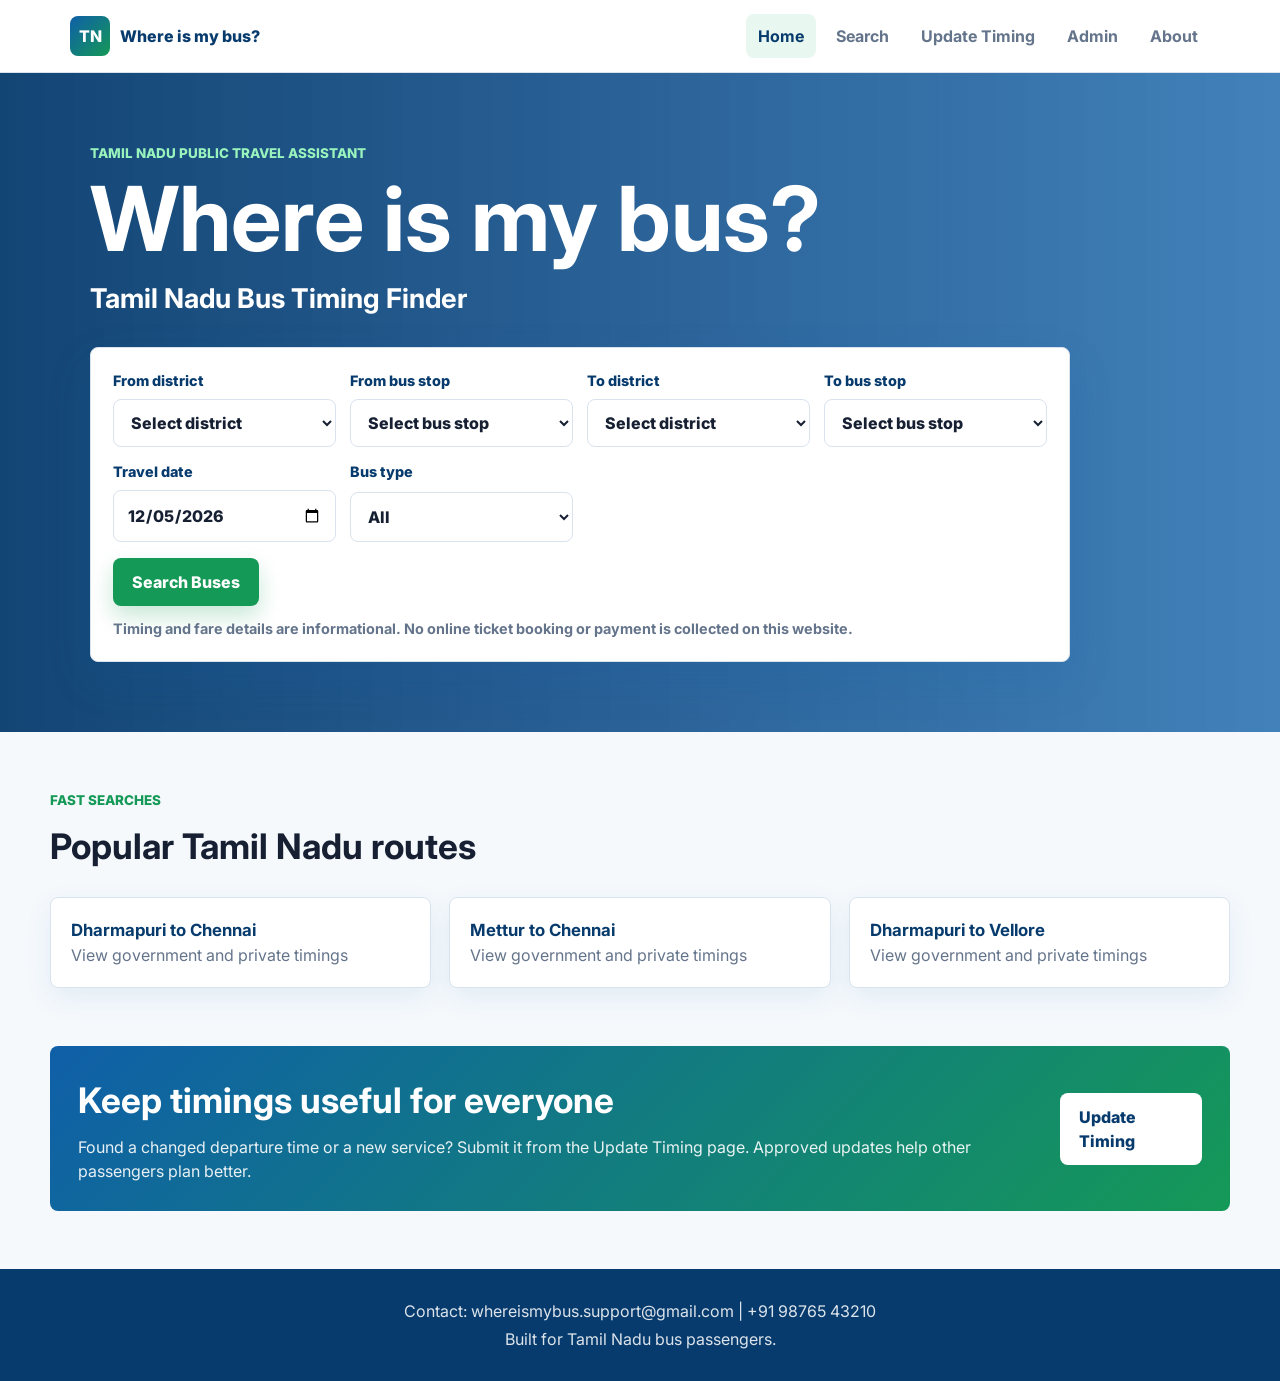
==== index.html @ ba04123b "Initial website" ====
<!DOCTYPE html>
<html lang="en">
<head>
  <meta charset="UTF-8">
  <meta name="viewport" content="width=device-width, initial-scale=1.0">
  <meta name="description" content="Search Tamil Nadu bus timings by district, bus stop, date, and bus type. Community updated timing information for public travel.">
  <title>Where is my bus? | Tamil Nadu Bus Timing Finder</title>
  <link rel="preconnect" href="https://fonts.googleapis.com">
  <link rel="preconnect" href="https://fonts.gstatic.com" crossorigin>
  <link href="https://fonts.googleapis.com/css2?family=Inter:wght@400;500;600;700;800&display=swap" rel="stylesheet">
  <link rel="stylesheet" href="style.css">
</head>
<body>
  <header class="site-header">
    <nav class="navbar">
      <a class="brand" href="index.html">
        <span class="brand-mark">TN</span>
        <span>Where is my bus?</span>
      </a>
      <button class="nav-toggle" type="button" aria-label="Open navigation" aria-expanded="false">☰</button>
      <div class="nav-links">
        <a class="active" href="index.html">Home</a>
        <a href="search.html">Search</a>
        <a href="update.html">Update Timing</a>
        <a href="admin.html">Admin</a>
        <a href="about.html">About</a>
      </div>
    </nav>
  </header>

  <main>
    <section class="hero">
      <div class="hero-content">
        <p class="eyebrow">Tamil Nadu public travel assistant</p>
        <h1>Where is my bus?</h1>
        <p class="hero-subtitle">Tamil Nadu Bus Timing Finder</p>
        <form class="search-panel" data-search-form>
          <div class="form-grid">
            <label>
              <span>From district</span>
              <select name="fromDistrict" data-district-select data-target="from" required>
                <option value="">Select district</option>
              </select>
            </label>
            <label>
              <span>From bus stop</span>
              <select name="from" data-stop-select required>
                <option value="">Select bus stop</option>
              </select>
            </label>
            <label>
              <span>To district</span>
              <select name="toDistrict" data-district-select data-target="to" required>
                <option value="">Select district</option>
              </select>
            </label>
            <label>
              <span>To bus stop</span>
              <select name="to" data-stop-select required>
                <option value="">Select bus stop</option>
              </select>
            </label>
            <label>
              <span>Travel date</span>
              <input type="date" name="date" required>
            </label>
            <label>
              <span>Bus type</span>
              <select name="type">
                <option value="All">All</option>
                <option value="Government">Government</option>
                <option value="Private">Private</option>
              </select>
            </label>
          </div>
          <button class="btn primary" type="submit">Search Buses</button>
          <p class="public-note">Timing and fare details are informational. No online ticket booking or payment is collected on this website.</p>
        </form>
      </div>
    </section>

    <section class="section">
      <div class="section-heading">
        <p class="eyebrow">Fast searches</p>
        <h2>Popular Tamil Nadu routes</h2>
      </div>
      <div class="route-grid" id="popularRoutes"></div>
    </section>

    <section class="info-band">
      <div>
        <h2>Keep timings useful for everyone</h2>
        <p>Found a changed departure time or a new service? Submit it from the Update Timing page. Approved updates help other passengers plan better.</p>
      </div>
      <a class="btn light" href="update.html">Update Timing</a>
    </section>
  </main>

  <datalist id="placeList"></datalist>

  <footer class="footer">
    <p>Contact: whereismybus.support@gmail.com | +91 98765 43210</p>
    <p>Built for Tamil Nadu bus passengers.</p>
  </footer>

  <script src="script.js"></script>
</body>
</html>
---- style.css ----
:root {
  --blue: #0f5fa8;
  --blue-dark: #073b6d;
  --green: #159957;
  --green-soft: #e8f7ef;
  --white: #ffffff;
  --ink: #172033;
  --muted: #64748b;
  --line: #d9e3ee;
  --surface: #f5f9fc;
  --shadow: 0 18px 45px rgba(15, 95, 168, 0.14);
  --radius: 8px;
}

* {
  box-sizing: border-box;
}

body {
  margin: 0;
  font-family: "Inter", Arial, sans-serif;
  color: var(--ink);
  background: var(--surface);
  line-height: 1.5;
}

a {
  color: inherit;
  text-decoration: none;
}

button,
input,
select,
textarea {
  font: inherit;
}

.site-header {
  position: sticky;
  top: 0;
  z-index: 20;
  background: rgba(255, 255, 255, 0.96);
  border-bottom: 1px solid var(--line);
  backdrop-filter: blur(12px);
}

.navbar {
  max-width: 1180px;
  margin: 0 auto;
  padding: 14px 20px;
  display: flex;
  align-items: center;
  justify-content: space-between;
  gap: 20px;
}

.brand {
  display: flex;
  align-items: center;
  gap: 10px;
  font-weight: 800;
  color: var(--blue-dark);
}

.brand-mark {
  display: grid;
  place-items: center;
  width: 40px;
  height: 40px;
  border-radius: var(--radius);
  color: var(--white);
  background: linear-gradient(135deg, var(--blue), var(--green));
  letter-spacing: 0;
}

.nav-toggle {
  display: none;
  border: 0;
  background: var(--green-soft);
  color: var(--blue-dark);
  width: 42px;
  height: 42px;
  border-radius: var(--radius);
  cursor: pointer;
}

.nav-links {
  display: flex;
  align-items: center;
  gap: 8px;
}

.nav-links a {
  color: var(--muted);
  font-weight: 700;
  padding: 10px 12px;
  border-radius: var(--radius);
}

.nav-links a:hover,
.nav-links a.active {
  color: var(--blue-dark);
  background: var(--green-soft);
}

.hero {
  min-height: 640px;
  display: flex;
  align-items: center;
  padding: 70px 20px;
  background:
    linear-gradient(90deg, rgba(7, 59, 109, 0.95), rgba(15, 95, 168, 0.78)),
    url("https://images.unsplash.com/photo-1570125909232-eb263c188f7e?auto=format&fit=crop&w=1800&q=80") center/cover;
}

.hero-content {
  width: min(1100px, 100%);
  margin: 0 auto;
  color: var(--white);
}

.eyebrow {
  margin: 0 0 10px;
  color: var(--green);
  font-size: 0.84rem;
  font-weight: 800;
  text-transform: uppercase;
}

.hero .eyebrow {
  color: #98f3bd;
}

h1,
h2,
h3,
p {
  overflow-wrap: anywhere;
}

h1 {
  margin: 0;
  font-size: clamp(2.4rem, 7vw, 5.6rem);
  line-height: 1.02;
  letter-spacing: 0;
}

h2 {
  margin: 0;
  font-size: clamp(1.45rem, 3vw, 2.2rem);
  letter-spacing: 0;
}

h3 {
  margin: 0 0 14px;
}

.hero-subtitle {
  margin: 14px 0 28px;
  font-size: clamp(1.15rem, 3vw, 1.7rem);
  font-weight: 700;
}

.search-panel,
.data-form,
.login-card {
  background: var(--white);
  color: var(--ink);
  border: 1px solid var(--line);
  border-radius: var(--radius);
  box-shadow: var(--shadow);
  padding: 22px;
}

.search-panel {
  max-width: 980px;
}

.search-panel.compact {
  max-width: none;
  margin-bottom: 26px;
}

.form-grid {
  display: grid;
  grid-template-columns: repeat(auto-fit, minmax(180px, 1fr));
  gap: 14px;
  margin-bottom: 16px;
}

.form-grid.two {
  grid-template-columns: repeat(2, minmax(0, 1fr));
}

label {
  display: grid;
  gap: 7px;
  color: var(--blue-dark);
  font-weight: 800;
}

label span {
  font-size: 0.9rem;
}

input,
select,
textarea {
  width: 100%;
  border: 1px solid var(--line);
  border-radius: var(--radius);
  padding: 12px 13px;
  color: var(--ink);
  background: var(--white);
  outline: none;
}

textarea {
  resize: vertical;
}

input:focus,
select:focus,
textarea:focus {
  border-color: var(--green);
  box-shadow: 0 0 0 4px rgba(21, 153, 87, 0.13);
}

.btn {
  display: inline-flex;
  align-items: center;
  justify-content: center;
  min-height: 44px;
  border: 1px solid transparent;
  border-radius: var(--radius);
  padding: 11px 18px;
  font-weight: 800;
  cursor: pointer;
  transition: transform 0.2s ease, box-shadow 0.2s ease, background 0.2s ease;
}

.btn:hover {
  transform: translateY(-1px);
}

.btn.primary {
  color: var(--white);
  background: var(--green);
  box-shadow: 0 10px 22px rgba(21, 153, 87, 0.24);
}

.btn.secondary {
  color: var(--white);
  background: var(--blue);
}

.btn.light {
  color: var(--blue-dark);
  background: var(--white);
}

.btn.ghost {
  color: var(--blue-dark);
  background: var(--white);
  border-color: var(--line);
}

.btn.danger {
  color: var(--white);
  background: #c93232;
}

.section,
.page {
  width: min(1180px, calc(100% - 40px));
  margin: 0 auto;
}

.section {
  padding: 58px 0;
}

.page {
  padding: 46px 0 64px;
  min-height: 68vh;
}

.page.narrow {
  max-width: 860px;
}

.section-heading,
.page-title {
  margin-bottom: 24px;
}

.page-title p {
  color: var(--muted);
  max-width: 720px;
}

.route-grid,
.cards-grid,
.about-grid {
  display: grid;
  grid-template-columns: repeat(3, minmax(0, 1fr));
  gap: 18px;
}

.cards-grid.single {
  grid-template-columns: 1fr;
}

.route-card,
.bus-card,
.about-grid article {
  background: var(--white);
  border: 1px solid var(--line);
  border-radius: var(--radius);
  padding: 20px;
  box-shadow: 0 10px 28px rgba(15, 95, 168, 0.08);
}

.route-card {
  cursor: pointer;
}

.route-card strong {
  display: block;
  color: var(--blue-dark);
  font-size: 1.05rem;
}

.route-card span,
.bus-card p,
.about-grid p,
.info-band p {
  color: var(--muted);
}

.info-band {
  width: min(1180px, calc(100% - 40px));
  margin: 0 auto 58px;
  display: flex;
  align-items: center;
  justify-content: space-between;
  gap: 20px;
  color: var(--white);
  background: linear-gradient(135deg, var(--blue), var(--green));
  border-radius: var(--radius);
  padding: 28px;
}

.info-band h2,
.info-band p {
  margin: 0;
}

.info-band p {
  margin-top: 8px;
  color: rgba(255, 255, 255, 0.9);
}

.results-toolbar {
  display: flex;
  align-items: center;
  justify-content: space-between;
  gap: 16px;
  margin: 26px 0 18px;
}

.results-toolbar h2,
.results-toolbar p {
  margin: 0;
}

.results-toolbar p {
  color: var(--muted);
}

.bus-card {
  display: grid;
  gap: 14px;
}

.bus-top {
  display: flex;
  align-items: flex-start;
  justify-content: space-between;
  gap: 12px;
}

.bus-number {
  color: var(--blue-dark);
  font-size: 1.2rem;
  font-weight: 900;
}

.bus-name {
  margin-top: 3px;
  color: var(--green);
  font-weight: 900;
}

.badge {
  display: inline-flex;
  align-items: center;
  border-radius: 999px;
  padding: 6px 10px;
  color: var(--white);
  background: var(--blue);
  font-size: 0.78rem;
  font-weight: 900;
}

.badge.private {
  background: var(--green);
}

.time-grid {
  display: grid;
  grid-template-columns: repeat(2, minmax(0, 1fr));
  gap: 10px;
}

.details-grid {
  grid-template-columns: repeat(4, minmax(0, 1fr));
}

.time-box {
  background: var(--surface);
  border-radius: var(--radius);
  padding: 12px;
}

.time-box span {
  display: block;
  color: var(--muted);
  font-size: 0.82rem;
  font-weight: 700;
}

.time-box strong {
  display: block;
  color: var(--blue-dark);
  font-size: 1.2rem;
}

.fare-note {
  color: #0f6b3d;
  background: var(--green-soft);
  border: 1px solid #b9e7cc;
  border-radius: var(--radius);
  padding: 10px 12px;
  font-size: 0.9rem;
  font-weight: 800;
}

.meta-row {
  color: var(--muted);
  font-size: 0.9rem;
}

.empty-state {
  grid-column: 1 / -1;
  padding: 26px;
  text-align: center;
  color: var(--muted);
  background: var(--white);
  border: 1px dashed var(--line);
  border-radius: var(--radius);
}

.data-form {
  display: grid;
  gap: 16px;
}

.alert {
  border-radius: var(--radius);
  padding: 14px 16px;
  margin-bottom: 18px;
  font-weight: 800;
}

.alert.success {
  color: #0f6b3d;
  background: var(--green-soft);
  border: 1px solid #b9e7cc;
}

.form-error {
  margin: 0;
  color: #c93232;
  font-weight: 800;
}

.public-note {
  margin: 12px 0 0;
  color: var(--muted);
  font-size: 0.9rem;
  font-weight: 700;
}

.hidden {
  display: none !important;
}

.admin-columns {
  display: grid;
  grid-template-columns: repeat(2, minmax(0, 1fr));
  gap: 22px;
}

.stop-panel {
  margin: 0 0 22px;
  padding: 20px;
  border: 1px solid var(--line);
  border-radius: var(--radius);
  background: var(--white);
  box-shadow: 0 10px 28px rgba(15, 95, 168, 0.08);
}

.stop-panel h2,
.stop-panel p {
  margin: 0 0 12px;
}

.stop-panel p {
  color: var(--muted);
}

.stop-admin-panel {
  margin-top: 26px;
}

.stop-admin-panel p {
  color: var(--muted);
}

.stop-admin-card {
  grid-template-columns: 1fr auto;
  align-items: center;
}

.toolbar-actions,
.card-actions,
.dialog-actions {
  display: flex;
  gap: 10px;
  flex-wrap: wrap;
}

.card-actions .btn {
  flex: 1 1 120px;
}

.edit-dialog {
  width: min(760px, calc(100% - 28px));
  border: 0;
  border-radius: var(--radius);
  padding: 0;
}

.edit-dialog::backdrop {
  background: rgba(7, 59, 109, 0.45);
}

.about-hero {
  background: var(--white);
  border: 1px solid var(--line);
  border-radius: var(--radius);
  padding: 30px;
  box-shadow: var(--shadow);
  margin-bottom: 22px;
}

.about-hero h1 {
  font-size: clamp(2rem, 4vw, 3.4rem);
}

.about-hero p {
  color: var(--muted);
}

.footer {
  padding: 26px 20px;
  text-align: center;
  color: rgba(255, 255, 255, 0.86);
  background: var(--blue-dark);
}

.footer p {
  margin: 4px 0;
}

@media (max-width: 900px) {
  .nav-toggle {
    display: grid;
    place-items: center;
  }

  .nav-links {
    position: absolute;
    top: 69px;
    left: 20px;
    right: 20px;
    display: none;
    flex-direction: column;
    align-items: stretch;
    padding: 12px;
    border: 1px solid var(--line);
    border-radius: var(--radius);
    background: var(--white);
    box-shadow: var(--shadow);
  }

  .nav-links.open {
    display: flex;
  }

  .form-grid,
  .form-grid.two,
  .route-grid,
  .cards-grid,
  .about-grid,
  .admin-columns {
    grid-template-columns: 1fr;
  }

  .hero {
    min-height: auto;
    padding: 52px 20px;
  }

  .info-band,
  .results-toolbar {
    align-items: stretch;
    flex-direction: column;
  }

  .details-grid {
    grid-template-columns: repeat(2, minmax(0, 1fr));
  }
}

@media (max-width: 560px) {
  .navbar,
  .section,
  .page,
  .info-band {
    width: auto;
  }

  .section,
  .page {
    margin: 0 14px;
  }

  .info-band {
    margin: 0 14px 44px;
  }

  .search-panel,
  .data-form,
  .about-hero {
    padding: 16px;
  }

  .time-grid {
    grid-template-columns: 1fr;
  }

  .details-grid {
    grid-template-columns: 1fr;
  }
}
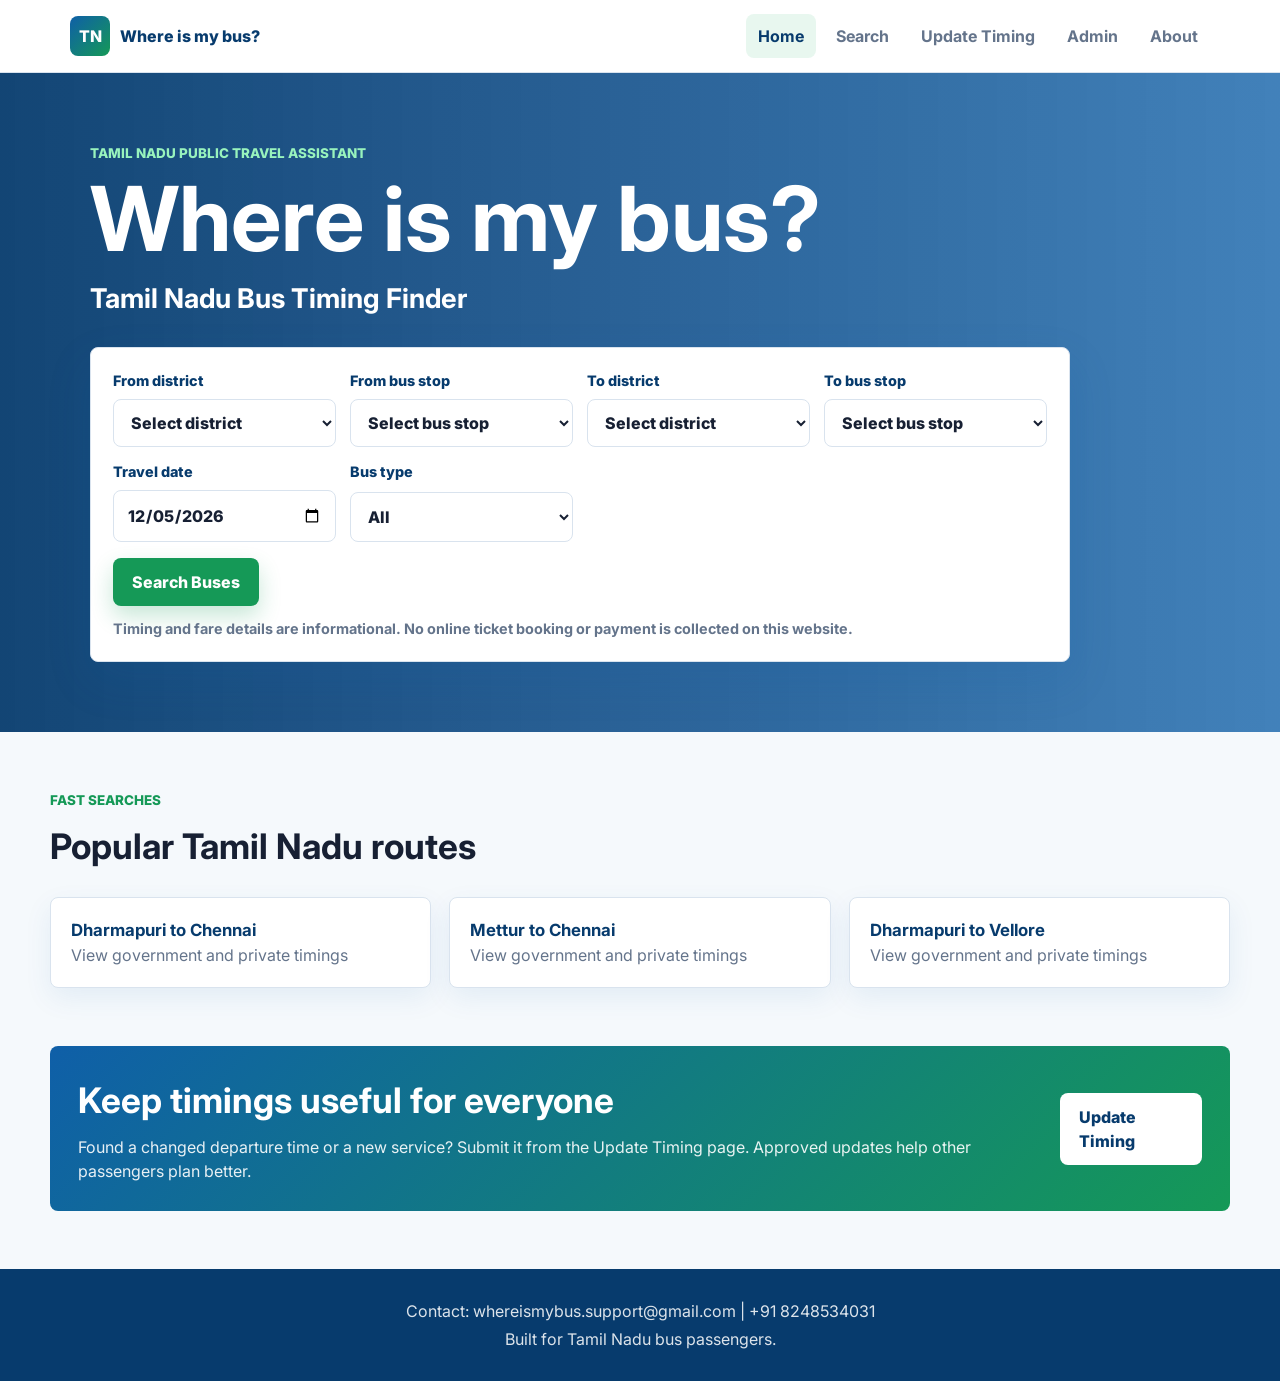
==== commit 357344d7: "Use Firestore pending approval flow" ====
--- a/index.html
+++ b/index.html
@@ -99,10 +99,13 @@
   <datalist id="placeList"></datalist>
 
   <footer class="footer">
-    <p>Contact: whereismybus.support@gmail.com | +91 98765 43210</p>
+    <p>Contact: whereismybus.support@gmail.com | +91 8248534031</p>
     <p>Built for Tamil Nadu bus passengers.</p>
   </footer>
 
-  <script src="script.js"></script>
+  <script defer src="/__/firebase/10.12.5/firebase-app-compat.js"></script>
+  <script defer src="/__/firebase/10.12.5/firebase-firestore-compat.js"></script>
+  <script defer src="/__/firebase/init.js"></script>
+  <script defer src="script.js"></script>
 </body>
 </html>
--- a/style.css
+++ b/style.css
@@ -488,6 +488,12 @@
   color: #0f6b3d;
   background: var(--green-soft);
   border: 1px solid #b9e7cc;
+}
+
+.alert.error {
+  color: #9f1d1d;
+  background: #fff0f0;
+  border: 1px solid #f0b8b8;
 }
 
 .form-error {
